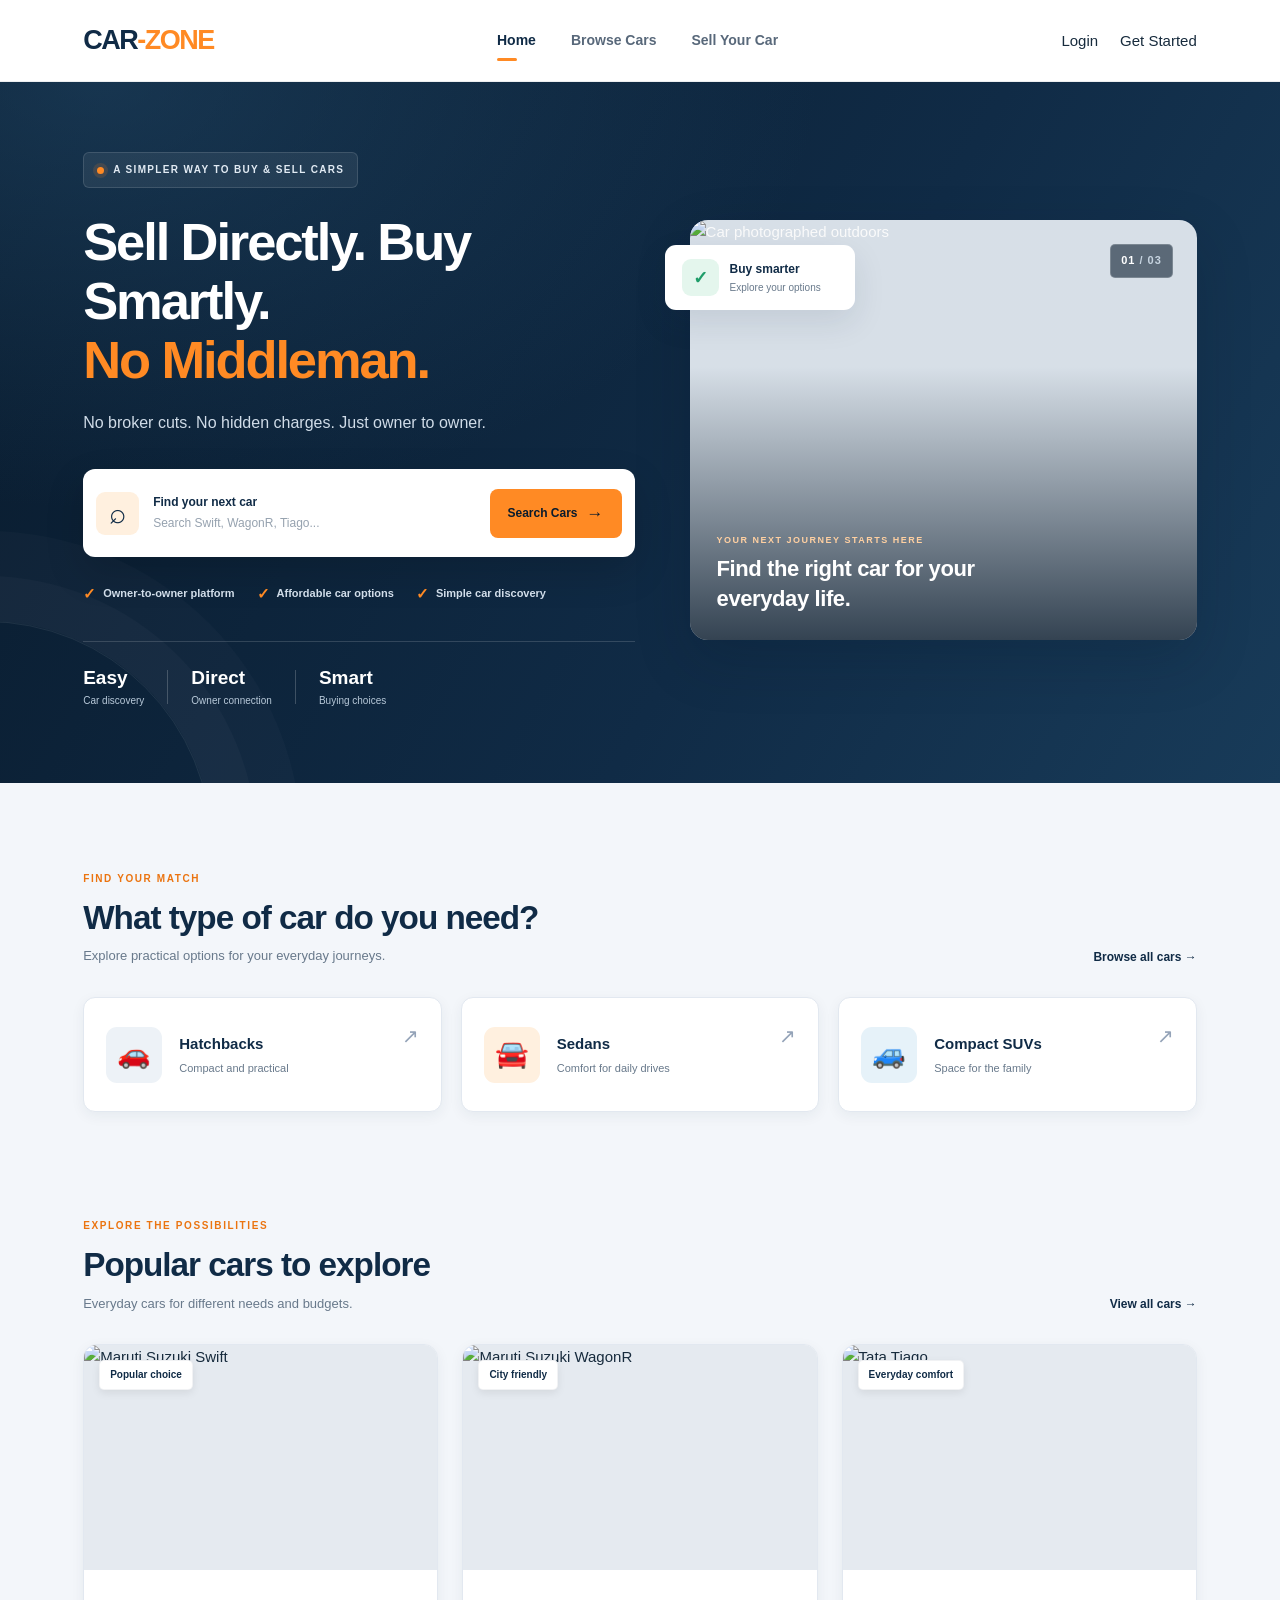
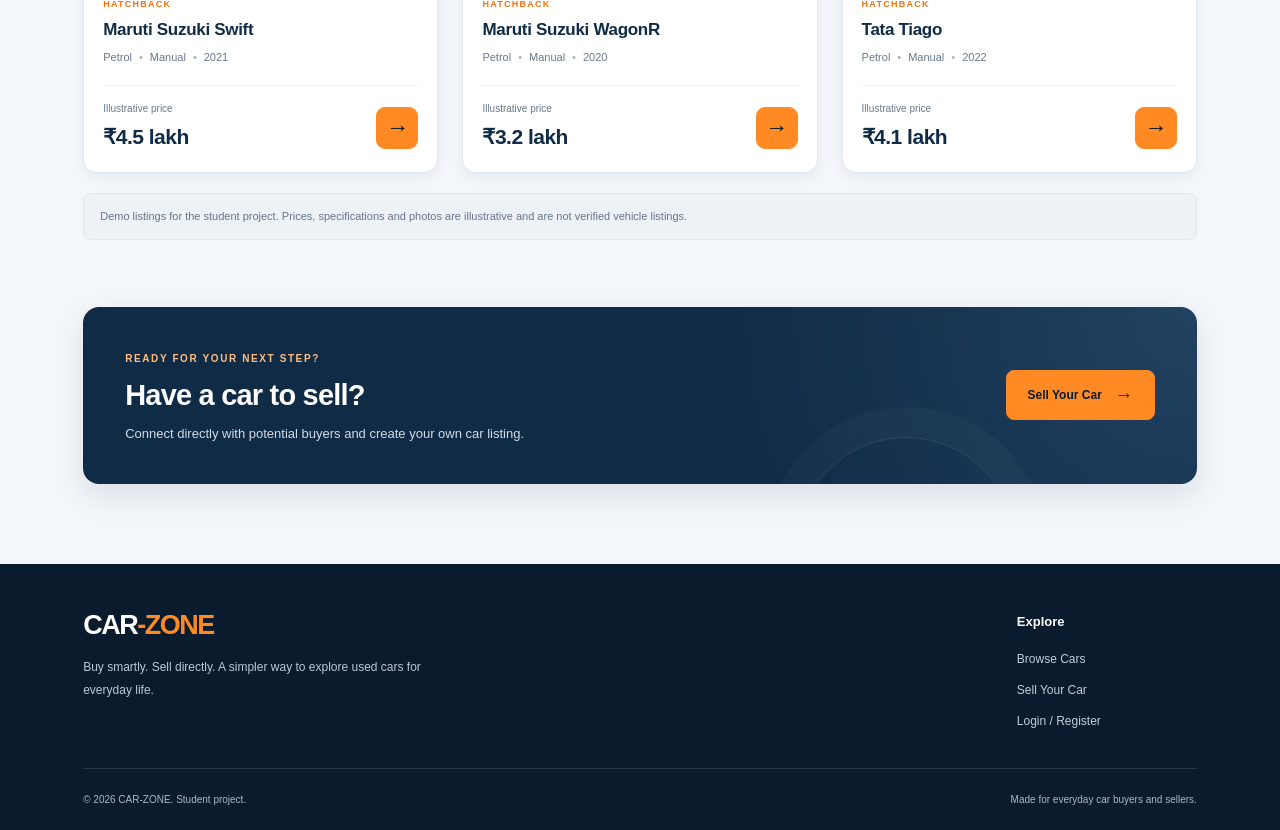
==== index.html @ 841f3683 "Initial commit - CAR-ZONE project" ====
<!DOCTYPE html>
<html lang="en">
<head>
    <meta charset="UTF-8">
    <meta name="viewport" content="width=device-width, initial-scale=1.0">

    <title>Car-Zone | Buy & Sell Used Cars in India</title>
    <meta name="description" content="Buy and sell used cars directly from owners. No broker cuts, no hidden charges. Find affordable cars on Car-Zone.">

    <link rel="stylesheet" href="css/home.css">
</head>

<body>

    <!-- NAVBAR -->
    <header class="navbar">
        <a href="index.html" class="logo">
            CAR<span>-ZONE</span>
        </a>

        <nav class="nav-links">
            <a href="index.html" class="active">Home</a>
            <a href="cars.html">Browse Cars</a>
            <a href="sell-car.html" class="protected-action">Sell Your Car</a>
        </nav>

       <div class="nav-actions">
    <a href="login.html?mode=login&from=home" class="login-btn">
        Login
    </a>

    <a href="login.html?mode=register&from=home" class="get-started-btn">
        Get Started
    </a>
    </div>
    </header>


    <main>

        <!-- HERO SECTION -->
        <section class="hero">

            <div class="hero-content">

                <div class="trust-label">
                    <span class="trust-dot"></span>
                    A SIMPLER WAY TO BUY & SELL CARS
                </div>

                <h1>
                    Sell Directly. Buy Smartly.
                    <span>No Middleman.</span>
                </h1>

                <p class="hero-description">
                    No broker cuts. No hidden charges. Just owner to owner.
                </p>

                <form class="search-bar" action="cars.html">
                    <div class="search-icon">⌕</div>

                    <div class="search-field">
                        <label for="car-search">Find your next car</label>
                        <input
                            type="search"
                            id="car-search"
                            name="q"
                            placeholder="Search Swift, WagonR, Tiago..."
                        >
                    </div>

                    <button type="submit">Search Cars <span>→</span></button>
                </form>

                <div class="hero-points">
                    <div><span>✓</span> Owner-to-owner platform</div>
                    <div><span>✓</span> Affordable car options</div>
                    <div><span>✓</span> Simple car discovery</div>
                </div>

                <div class="hero-stats">
                    <div>
                        <strong>Easy</strong>
                        <span>Car discovery</span>
                    </div>

                    <div class="stat-divider"></div>

                    <div>
                        <strong>Direct</strong>
                        <span>Owner connection</span>
                    </div>

                    <div class="stat-divider"></div>

                    <div>
                        <strong>Smart</strong>
                        <span>Buying choices</span>
                    </div>
                </div>

            </div>


            <!-- REAL CAR PHOTO -->
            <div class="hero-visual">

                <img
                    class="hero-car-image"
                    src="https://images.unsplash.com/photo-1492144534655-ae79c964c9d7?auto=format&fit=crop&w=1400&q=90"
                    alt="Car photographed outdoors"
                    fetchpriority="high"
                >

                <div class="photo-overlay"></div>

                <div class="photo-label">
                    <span>YOUR NEXT JOURNEY STARTS HERE</span>
                    <strong>Find the right car for your everyday life.</strong>
                </div>

                <div class="floating-card">
                    <div class="floating-icon">✓</div>
                    <div>
                        <strong>Buy smarter</strong>
                        <span>Explore your options</span>
                    </div>
                </div>

                <div class="image-number">01 <span>/ 03</span></div>

            </div>

        </section>


        <!-- CATEGORIES -->
        <section class="categories section-container">

            <div class="section-heading">
                <div>
                    <span class="eyebrow">FIND YOUR MATCH</span>
                    <h2>What type of car do you need?</h2>
                    <p>Explore practical options for your everyday journeys.</p>
                </div>

                <a href="cars.html" class="text-link">
                    Browse all cars →
                </a>
            </div>


            <div class="category-grid">

                <a href="cars.html?type=hatchback" class="category-card">
                    <div class="category-icon">🚗</div>
                    <div class="category-info">
                        <h3>Hatchbacks</h3>
                        <p>Compact and practical</p>
                    </div>
                    <span class="category-arrow">↗</span>
                </a>

                <a href="cars.html?type=sedan" class="category-card">
                    <div class="category-icon">🚘</div>
                    <div class="category-info">
                        <h3>Sedans</h3>
                        <p>Comfort for daily drives</p>
                    </div>
                    <span class="category-arrow">↗</span>
                </a>

                <a href="cars.html?type=suv" class="category-card">
                    <div class="category-icon">🚙</div>
                    <div class="category-info">
                        <h3>Compact SUVs</h3>
                        <p>Space for the family</p>
                    </div>
                    <span class="category-arrow">↗</span>
                </a>

            </div>

        </section>


        <!-- FEATURED CARS -->
        <section class="featured section-container">

            <div class="section-heading">
                <div>
                    <span class="eyebrow">EXPLORE THE POSSIBILITIES</span>
                    <h2>Popular cars to explore</h2>
                    <p>Everyday cars for different needs and budgets.</p>
                </div>

                <a href="cars.html" class="text-link">
                    View all cars →
                </a>
            </div>


            <div class="car-grid">

                <!-- CAR 1 -->
                <article class="car-card">

                    <a href="car-details.html?car=swift" class="car-image">
                      <!-- Maruti Suzuki Swift -->
                    <img
                      src="https://images.openai.com/static-rsc-4/2VaVHtZB5FETTfNHGIDzF1JznupIkn33KxvhA5fQVJzbEj_rIH5D2D1KiEyySaCyNFDjazuxgxq_J8RhenOgLQpZGpwa0ZYFZAYku0wx91jIL1Nf_C2R0fGHhrN8E0mWWY5FXGHNOnvY7KQJf3-GzkeJplyDi1W9JNEWYOyosvysIk6pG3tkjVsWDw_ZNQRl?purpose=fullsize"
                      alt="Maruti Suzuki Swift"
                       class="car-image"
                       />
                        <span class="car-tag">Popular choice</span>
                    </a>

                    <div class="car-info">
                        <span class="car-type">HATCHBACK</span>
                        <h3>Maruti Suzuki Swift</h3>
                        <p class="car-specs">Petrol <span>•</span> Manual <span>•</span> 2021</p>

                        <div class="car-bottom">
                            <div>
                                <span class="price-label">Illustrative price</span>
                                <strong>₹4.5 lakh</strong>
                            </div>

                            <a href="car-details.html?car=swift"
                               class="view-car"
                               aria-label="View Swift details">→</a>
                        </div>
                    </div>

                </article>


                <!-- CAR 2 -->
                <article class="car-card">

                    <a href="car-details.html?car=wagonr" class="car-image">
                        <!-- Maruti Suzuki WagonR -->
                      <img
                      src="https://images.openai.com/static-rsc-4/D6YBndpdPaOkKymzTFEe-crlLa0DtmecU5X7HiWIoGHgdd6FCBCX-BGVaMdfaZ555iQBfmwpERh4roLok1BY5SoVnrft31c0OhzHJLEupPiXELM44yuTyoiJbV6XfZfxYWBoNmOfyndrXHHhiGoK2ZqJtRcz4pHSTsoQSJyzT8la9Ek9U299Wm_LyHlTBLZ5?purpose=fullsize"
                      alt="Maruti Suzuki WagonR"
                      class="car-image"
                        />
                        <span class="car-tag">City friendly</span>
                    </a>

                    <div class="car-info">
                        <span class="car-type">HATCHBACK</span>
                        <h3>Maruti Suzuki WagonR</h3>
                        <p class="car-specs">Petrol <span>•</span> Manual <span>•</span> 2020</p>

                        <div class="car-bottom">
                            <div>
                                <span class="price-label">Illustrative price</span>
                                <strong>₹3.2 lakh</strong>
                            </div>

                            <a href="car-details.html?car=wagonr"
                               class="view-car"
                               aria-label="View WagonR details">→</a>
                        </div>
                    </div>

                </article>


                <!-- CAR 3 -->
                <article class="car-card">

                    <a href="car-details.html?car=tiago" class="car-image">
                        <!-- Tata Tiago -->
                       <img
                        src="https://images.openai.com/static-rsc-4/atm7wow58wjKKGyp_Jq5aNfUYX0nlPzoZ-sGwBv95d0xS2UxL67bgLQMMyZbfB4TCxnGhanHgOC75bj_t2UEveHHOaiyt-tY7Vfk6alzfsawB7Hm_Y2ISOD9xVwYZfIePD-QQf41cZZ51iclCjnzgKv_Vm8FeGq2xyk_gTgLWwr0IAGn4fdf01jCOqJOgLfg?purpose=fullsize"
                        alt="Tata Tiago"
                        class="car-image"
                        />
                        <span class="car-tag">Everyday comfort</span>
                    </a>

                    <div class="car-info">
                        <span class="car-type">HATCHBACK</span>
                        <h3>Tata Tiago</h3>
                        <p class="car-specs">Petrol <span>•</span> Manual <span>•</span> 2022</p>

                        <div class="car-bottom">
                            <div>
                                <span class="price-label">Illustrative price</span>
                                <strong>₹4.1 lakh</strong>
                            </div>

                            <a href="car-details.html?car=tiago"
                               class="view-car"
                               aria-label="View Tiago details">→</a>
                        </div>
                    </div>

                </article>

            </div>

            <p class="demo-notice">
                Demo listings for the student project. Prices, specifications
                and photos are illustrative and are not verified vehicle listings.
            </p>

        </section>


        <!-- SELL YOUR CAR CTA -->
        <section class="sell-banner section-container">

            <div class="sell-banner-content">
                <span class="eyebrow">READY FOR YOUR NEXT STEP?</span>
                <h2>Have a car to sell?</h2>
                <p>
                    Connect directly with potential buyers and create
                    your own car listing.
                </p>
            </div>

            <a href="sell-car.html" class="sell-btn protected-action">
                Sell Your Car <span>→</span>
            </a>

        </section>

    </main>


    <!-- FOOTER -->
    <footer class="footer">

        <div class="footer-main">

            <div class="footer-brand">
                <a href="index.html" class="logo footer-logo">
                    CAR<span>-ZONE</span>
                </a>

                <p>
                    Buy smartly. Sell directly. A simpler way to explore
                    used cars for everyday life.
                </p>
            </div>

            <div class="footer-links">
                <h4>Explore</h4>
                <a href="cars.html">Browse Cars</a>
                <a href="sell-car.html" class="protected-action">Sell Your Car</a>
                <a href="login.html">Login / Register</a>
            </div>

        </div>

        <div class="footer-bottom">
            <p>© 2026 CAR-ZONE. Student project.</p>
            <p>Made for everyday car buyers and sellers.</p>
        </div>

    </footer>

    <script src="js/login.js"></script>
</body>
</html>
---- css/home.css ----
:root {
    --navy: #102b46;
    --navy-dark: #091b2d;
    --navy-medium: #193d5c;
    --navy-light: #254f70;

    --orange: #ff8a24;
    --orange-dark: #eb7410;
    --orange-light: #fff0df;

    --page-bg: #f3f6fa;
    --white: #ffffff;
    --text: #172b3d;
    --muted: #68798b;
    --border: #e2e8f0;
    --success: #1f9d69;

    --shadow-sm: 0 4px 14px rgba(16, 43, 70, 0.06);
    --shadow-md: 0 12px 32px rgba(16, 43, 70, 0.10);
    --shadow-lg: 0 20px 55px rgba(5, 22, 39, 0.18);

    --radius-sm: 8px;
    --radius-md: 14px;
    --radius-lg: 22px;

    --container-width: 1200px;
}

* {
    margin: 0;
    padding: 0;
    box-sizing: border-box;
}

html {
    scroll-behavior: smooth;
    scroll-padding-top: 90px;
}

body {
    min-width: 320px;
    background: var(--page-bg);
    color: var(--text);
    font-family: Inter, "Segoe UI", Arial, sans-serif;
    font-size: 15px;
    line-height: 1.6;
    -webkit-font-smoothing: antialiased;
}

body,
button,
input {
    font-family: Inter, "Segoe UI", Arial, sans-serif;
}

img {
    display: block;
    max-width: 100%;
}

a {
    color: inherit;
    text-decoration: none;
}

button,
input {
    font: inherit;
}

button,
a {
    -webkit-tap-highlight-color: transparent;
}

button {
    cursor: pointer;
}

::selection {
    background: var(--orange);
    color: var(--navy-dark);
}

:focus-visible {
    outline: 3px solid var(--orange);
    outline-offset: 3px;
}

/* -------------------- 2. NAVIGATION BAR -------------------- */

.navbar {
    width: 100%;
    min-height: 82px;
    padding: 0 6.5%;
    display: flex;
    align-items: center;
    justify-content: space-between;
    gap: 32px;

    background: var(--white);
    border-bottom: 1px solid rgba(16, 43, 70, 0.08);
    position: relative;
    z-index: 20;
}

.logo {
    display: inline-flex;
    align-items: center;
    flex-shrink: 0;

    color: var(--navy);
    font-size: 27px;
    font-weight: 850;
    letter-spacing: -1.5px;
    line-height: 1;
}

.logo span {
    color: var(--orange);
}

.nav-links {
    display: flex;
    align-items: center;
    justify-content: center;
    gap: 35px;
}

.nav-links a {
    position: relative;
    padding: 10px 0;

    color: #58687a;
    font-size: 14px;
    font-weight: 600;

    transition: color 0.2s ease;
}

.nav-links a:hover,
.nav-links a.active {
    color: var(--navy);
}

.nav-links a.active::after {
    content: "";
    position: absolute;
    height: 3px;
    width: 20px;
    bottom: 1px;
    left: 0;

    background: var(--orange);
    border-radius: 10px;
}

.nav-actions {
    display: flex;
    align-items: center;
    gap: 22px;
    flex-shrink: 0;
}

.login-link {
    color: var(--navy);
    font-size: 14px;
    font-weight: 700;

    transition: color 0.2s ease;
}

.login-link:hover {
    color: var(--orange-dark);
}

.register-btn {
    min-height: 43px;
    padding: 0 21px;
    display: inline-flex;
    align-items: center;
    justify-content: center;

    background: var(--orange);
    color: var(--navy-dark);
    border: 1px solid var(--orange);
    border-radius: 8px;

    font-size: 13px;
    font-weight: 800;

    transition:
        background 0.2s ease,
        transform 0.2s ease,
        box-shadow 0.2s ease;
}

.register-btn:hover {
    background: #ff9b42;
    box-shadow: 0 6px 16px rgba(255, 138, 36, 0.22);
    transform: translateY(-1px);
}

/* -------------------- 3. MAIN PAGE -------------------- */

main {
    width: 100%;
    overflow: hidden;
    background: var(--page-bg);
}

.section-container {
    width: min(var(--container-width), 87%);
    margin-left: auto;
    margin-right: auto;
}

/* -------------------- 4. HERO SECTION -------------------- */

.hero {
    min-height: 580px;
    padding: 70px 6.5% 74px;

    display: grid;
    grid-template-columns: minmax(0, 1fr) minmax(0, 0.92fr);
    align-items: center;
    gap: 55px;

    position: relative;
    isolation: isolate;
    overflow: hidden;

    background:
        radial-gradient(
            ellipse at 8% 0%,
            rgba(39, 83, 119, 0.45),
            transparent 43%
        ),
        linear-gradient(
            120deg,
            var(--navy-dark) 0%,
            var(--navy) 60%,
            #183b59 100%
        );

    color: var(--white);
}

.hero::before {
    content: "";
    position: absolute;
    width: 450px;
    height: 450px;
    left: -240px;
    bottom: -290px;

    border: 1px solid rgba(255, 255, 255, 0.08);
    border-radius: 50%;
    box-shadow:
        0 0 0 45px rgba(255, 255, 255, 0.025),
        0 0 0 90px rgba(255, 255, 255, 0.02);

    pointer-events: none;
    z-index: -1;
}

.hero-content {
    width: 100%;
    max-width: 600px;
    min-width: 0;
    position: relative;
    z-index: 2;
}

.trust-label {
    width: fit-content;
    max-width: 100%;
    margin-bottom: 25px;
    padding: 9px 13px;

    display: flex;
    align-items: center;
    gap: 9px;

    color: #e1eaf3;
    background: rgba(255, 255, 255, 0.07);
    border: 1px solid rgba(255, 255, 255, 0.12);
    border-radius: 6px;

    font-size: 10px;
    font-weight: 800;
    letter-spacing: 1.35px;
}

.trust-dot {
    width: 7px;
    height: 7px;
    flex-shrink: 0;

    background: var(--orange);
    border-radius: 50%;
    box-shadow: 0 0 0 4px rgba(255, 138, 36, 0.14);
}

.hero h1 {
    max-width: 630px;
    margin-bottom: 20px;

    color: var(--white);
    font-size: clamp(37px, 4.1vw, 57px);
    font-weight: 850;
    line-height: 1.12;
    letter-spacing: -2.1px;
}

.hero h1 span {
    display: block;
    color: var(--orange);
}

.hero-description {
    max-width: 480px;
    margin-bottom: 31px;

    color: #d0dce8;
    font-size: 16px;
    line-height: 1.8;
}

/* -------------------- 5. HERO SEARCH BAR -------------------- */

.search-bar {
    width: 100%;
    max-width: 570px;
    min-height: 88px;
    padding: 12px;

    display: flex;
    align-items: center;
    gap: 14px;

    background: var(--white);
    border: 1px solid rgba(255, 255, 255, 0.3);
    border-radius: 12px;
    box-shadow: 0 15px 38px rgba(0, 0, 0, 0.15);
}

.search-icon {
    width: 43px;
    height: 43px;
    flex-shrink: 0;

    display: flex;
    align-items: center;
    justify-content: center;

    background: var(--orange-light);
    color: var(--navy);
    border-radius: 9px;

    font-size: 29px;
    line-height: 1;
}

.search-field {
    flex: 1;
    min-width: 0;

    display: flex;
    flex-direction: column;
    gap: 2px;
}

.search-field label {
    color: var(--navy);
    font-size: 12px;
    font-weight: 800;
}

.search-field input {
    width: 100%;
    min-width: 0;
    padding: 0;

    color: var(--text);
    background: transparent;
    border: 0;
    outline: none;

    font-size: 12px;
}

.search-field input::placeholder {
    color: #96a2af;
    opacity: 1;
}

.search-field input:focus-visible {
    outline: none;
}

.search-bar button {
    min-height: 49px;
    padding: 0 18px;
    flex-shrink: 0;

    display: inline-flex;
    align-items: center;
    justify-content: center;
    gap: 9px;

    background: var(--orange);
    color: var(--navy-dark);
    border: none;
    border-radius: 8px;

    font-size: 12px;
    font-weight: 850;

    transition: background 0.2s ease;
}

.search-bar button:hover {
    background: #ffa044;
}

.search-bar button span {
    font-size: 17px;
}

/* -------------------- 6. HERO CHECKPOINTS -------------------- */

.hero-points {
    margin-top: 25px;

    display: flex;
    flex-wrap: wrap;
    gap: 12px 22px;
}

.hero-points div {
    display: flex;
    align-items: center;
    gap: 7px;

    color: #d2deea;
    font-size: 11px;
    font-weight: 600;
}

.hero-points div span {
    color: var(--orange);
    font-size: 15px;
    font-weight: 900;
}

/* -------------------- 7. HERO STATS -------------------- */

.hero-stats {
    margin-top: 35px;
    padding-top: 24px;

    display: flex;
    align-items: center;
    gap: 23px;

    border-top: 1px solid rgba(255, 255, 255, 0.15);
}

.hero-stats > div:not(.stat-divider) {
    display: flex;
    flex-direction: column;
    gap: 2px;
}

.hero-stats strong {
    color: var(--white);
    font-size: 19px;
    font-weight: 800;
    line-height: 1.3;
}

.hero-stats div > span {
    color: #b8c9d9;
    font-size: 10px;
}

.stat-divider {
    width: 1px;
    height: 34px;
    flex-shrink: 0;
    background: rgba(255, 255, 255, 0.2);
}

/* -------------------- 8. HERO CAR IMAGE -------------------- */

.hero-visual {
    min-width: 0;
    width: 100%;
    height: 420px;

    position: relative;
    isolation: isolate;
    overflow: visible;

    background: #dbe3eb;
    border-radius: 18px;
    box-shadow: var(--shadow-lg);
}

.hero-car-image {
    width: 100%;
    height: 100%;

    object-fit: cover;
    object-position: center;

    border-radius: 18px;
}

.photo-overlay {
    position: absolute;
    inset: 0;

    background: linear-gradient(
        180deg,
        rgba(5, 22, 39, 0.02) 35%,
        rgba(5, 22, 39, 0.78) 100%
    );

    border-radius: 18px;
    pointer-events: none;
}

.photo-label {
    position: absolute;
    left: 27px;
    right: 25px;
    bottom: 27px;

    display: flex;
    flex-direction: column;
    gap: 7px;

    color: var(--white);
}

.photo-label > span {
    color: #ffd0a1;
    font-size: 9px;
    font-weight: 800;
    letter-spacing: 1.5px;
}

.photo-label strong {
    max-width: 340px;
    color: var(--white);
    font-size: 22px;
    font-weight: 800;
    line-height: 1.35;
    letter-spacing: -0.4px;
}

.floating-card {
    position: absolute;
    top: 25px;
    left: -25px;

    min-width: 190px;
    padding: 13px 16px;

    display: flex;
    align-items: center;
    gap: 11px;

    background: var(--white);
    border: 1px solid rgba(255, 255, 255, 0.8);
    border-radius: 11px;
    box-shadow: var(--shadow-md);
}

.floating-icon {
    width: 37px;
    height: 37px;
    flex-shrink: 0;

    display: flex;
    align-items: center;
    justify-content: center;

    background: #e4f6ed;
    color: var(--success);
    border-radius: 9px;

    font-size: 18px;
    font-weight: 900;
}

.floating-card > div:last-child {
    display: flex;
    flex-direction: column;
    gap: 1px;
}

.floating-card strong {
    color: var(--navy);
    font-size: 12px;
    font-weight: 800;
}

.floating-card span {
    color: var(--muted);
    font-size: 10px;
}

.image-number {
    position: absolute;
    top: 24px;
    right: 24px;

    padding: 7px 10px;

    background: rgba(9, 27, 45, 0.6);
    color: var(--white);
    border: 1px solid rgba(255, 255, 255, 0.2);
    border-radius: 5px;

    font-size: 11px;
    font-weight: 800;
    letter-spacing: 1px;
}

.image-number span {
    color: #c7d4e0;
}

/* -------------------- 9. CATEGORIES SECTION -------------------- */

.categories {
    padding-top: 82px;
    padding-bottom: 30px;
}

.section-heading {
    margin-bottom: 30px;

    display: flex;
    align-items: flex-end;
    justify-content: space-between;
    gap: 25px;
}

.eyebrow {
    display: inline-block;
    margin-bottom: 10px;

    color: var(--orange-dark);
    font-size: 10px;
    font-weight: 850;
    letter-spacing: 1.6px;
}

.section-heading h2 {
    margin-bottom: 8px;

    color: var(--navy);
    font-size: clamp(25px, 2.6vw, 34px);
    font-weight: 850;
    line-height: 1.25;
    letter-spacing: -1px;
}

.section-heading p {
    color: var(--muted);
    font-size: 13px;
}

.text-link {
    display: inline-flex;
    align-items: center;
    gap: 7px;
    flex-shrink: 0;

    color: var(--navy);
    font-size: 12px;
    font-weight: 800;

    transition: color 0.2s ease;
}

.text-link:hover {
    color: var(--orange-dark);
}

/* -------------------- 10. CATEGORY CARDS -------------------- */

.category-grid {
    display: grid;
    grid-template-columns: repeat(3, minmax(0, 1fr));
    gap: 19px;
}

.category-card {
    min-height: 115px;
    padding: 22px;

    display: flex;
    align-items: center;
    gap: 17px;

    background: var(--white);
    border: 1px solid var(--border);
    border-radius: 12px;
    box-shadow: var(--shadow-sm);

    transition:
        transform 0.22s ease,
        border-color 0.22s ease,
        box-shadow 0.22s ease;
}

.category-card:hover {
    transform: translateY(-4px);
    border-color: #f2c18e;
    box-shadow: var(--shadow-md);
}

.category-icon {
    width: 56px;
    height: 56px;
    flex-shrink: 0;

    display: flex;
    align-items: center;
    justify-content: center;

    background: #edf2f7;
    border-radius: 11px;

    font-size: 27px;
}

.category-card:nth-child(2) .category-icon {
    background: #fff0df;
}

.category-card:nth-child(3) .category-icon {
    background: #e6f2f9;
}

.category-info {
    flex: 1;
    min-width: 0;
}

.category-info h3 {
    margin-bottom: 4px;

    color: var(--navy);
    font-size: 15px;
    font-weight: 800;
}

.category-info p {
    color: var(--muted);
    font-size: 11px;
    line-height: 1.5;
}

.category-arrow {
    align-self: flex-start;
    color: #94a3b8;
    font-size: 20px;

    transition:
        color 0.2s ease,
        transform 0.2s ease;
}

.category-card:hover .category-arrow {
    color: var(--orange-dark);
    transform: translate(2px, -2px);
}

/* -------------------- 11. FEATURED CARS SECTION -------------------- */

.featured {
    padding-top: 70px;
    padding-bottom: 55px;
}

.featured .section-heading {
    margin-bottom: 29px;
}

/* -------------------- 12. CAR GRID -------------------- */

.car-grid {
    display: grid;
    grid-template-columns: repeat(3, minmax(0, 1fr));
    gap: 24px;
}

/* -------------------- 13. CAR CARD -------------------- */

.car-card {
    min-width: 0;
    overflow: hidden;

    background: var(--white);
    border: 1px solid var(--border);
    border-radius: 14px;
    box-shadow: var(--shadow-sm);

    transition:
        transform 0.22s ease,
        box-shadow 0.22s ease,
        border-color 0.22s ease;
}

.car-card:hover {
    transform: translateY(-5px);
    border-color: #d5dee8;
    box-shadow: var(--shadow-md);
}

/* -------------------- 14. CAR IMAGE WRAPPER -------------------- */

.car-card > a.car-image {
    display: block;
    width: 100%;
    height: 225px;

    position: relative;
    overflow: hidden;

    background: #e5eaf0;
}

.car-card .car-image img {
    display: block;
    width: 100%;
    height: 100%;

    object-fit: cover;
    object-position: center;

    transition: transform 0.35s ease;
}

.car-card:hover .car-image img {
    transform: scale(1.035);
}

.car-tag {
    position: absolute;
    left: 15px;
    top: 15px;

    padding: 6px 10px;

    background: var(--white);
    color: var(--navy);
    border: 1px solid rgba(16, 43, 70, 0.06);
    border-radius: 5px;

    font-size: 10px;
    font-weight: 800;

    box-shadow: 0 3px 9px rgba(0, 0, 0, 0.08);
}

/* -------------------- 15. CAR INFORMATION -------------------- */

.car-info {
    padding: 20px 19px 18px;
}

.car-type {
    display: inline-block;
    margin-bottom: 7px;

    color: var(--orange-dark);
    font-size: 9px;
    font-weight: 850;
    letter-spacing: 1.25px;
}

.car-info h3 {
    margin-bottom: 7px;

    color: var(--navy);
    font-size: 17px;
    font-weight: 850;
    line-height: 1.4;
    letter-spacing: -0.3px;
}

.car-specs {
    display: flex;
    flex-wrap: wrap;
    align-items: center;
    gap: 7px;

    color: var(--muted);
    font-size: 11px;
}

.car-specs span {
    color: #a8b3bf;
}

/* -------------------- 16. CAR PRICE ROW -------------------- */

.car-bottom {
    margin-top: 19px;
    padding-top: 15px;

    display: flex;
    align-items: center;
    justify-content: space-between;
    gap: 12px;

    border-top: 1px solid #edf0f4;
}

.car-bottom > div {
    display: flex;
    flex-direction: column;
    gap: 3px;
}

.price-label {
    color: var(--muted);
    font-size: 10px;
}

.car-bottom strong {
    color: var(--navy);
    font-size: 21px;
    font-weight: 850;
    letter-spacing: -0.5px;
}

.view-car {
    width: 42px;
    height: 42px;
    flex-shrink: 0;

    display: flex;
    align-items: center;
    justify-content: center;

    background: var(--orange);
    color: var(--navy-dark);
    border: 1px solid var(--orange);
    border-radius: 9px;

    font-size: 23px;
    font-weight: 700;

    transition:
        background 0.2s ease,
        transform 0.2s ease;
}

.view-car:hover {
    background: #ffa044;
    transform: translateX(2px);
}

/* -------------------- 17. DEMO NOTICE -------------------- */

.demo-notice {
    margin-top: 20px;
    padding: 13px 16px;

    background: #edf2f7;
    color: #64748b;
    border: 1px solid #e0e7ef;
    border-radius: 8px;

    font-size: 11px;
    line-height: 1.7;
}

/* -------------------- 18. SELL BANNER -------------------- */

.sell-banner {
    margin-top: 12px;
    margin-bottom: 80px;
    padding: 38px 42px;

    display: flex;
    align-items: center;
    justify-content: space-between;
    gap: 30px;

    position: relative;
    overflow: hidden;

    background:
        radial-gradient(
            circle at 100% 0%,
            rgba(53, 94, 129, 0.45),
            transparent 42%
        ),
        var(--navy);

    border-radius: 16px;
    box-shadow: var(--shadow-md);
}

.sell-banner::after {
    content: "";
    width: 220px;
    height: 220px;

    position: absolute;
    right: 180px;
    bottom: -175px;

    border: 1px solid rgba(255, 255, 255, 0.1);
    border-radius: 50%;
    box-shadow: 0 0 0 30px rgba(255, 255, 255, 0.025);

    pointer-events: none;
}

.sell-banner-content {
    max-width: 650px;
    position: relative;
    z-index: 1;
}

.sell-banner .eyebrow {
    color: #ffbd80;
}

.sell-banner h2 {
    margin-bottom: 8px;

    color: var(--white);
    font-size: 29px;
    font-weight: 850;
    line-height: 1.3;
    letter-spacing: -0.8px;
}

.sell-banner p {
    max-width: 500px;
    color: #d1dce7;
    font-size: 13px;
    line-height: 1.8;
}

.sell-btn {
    min-height: 50px;
    padding: 0 21px;
    flex-shrink: 0;

    display: inline-flex;
    align-items: center;
    justify-content: center;
    gap: 13px;

    position: relative;
    z-index: 1;

    background: var(--orange);
    color: var(--navy-dark);
    border: 1px solid var(--orange);
    border-radius: 8px;

    font-size: 12px;
    font-weight: 850;

    transition:
        background 0.2s ease,
        transform 0.2s ease;
}

.sell-btn:hover {
    background: #ffa044;
    transform: translateY(-2px);
}

.sell-btn span {
    font-size: 18px;
}

/* -------------------- 19. FOOTER -------------------- */

.footer {
    width: 100%;
    padding: 48px 6.5% 0;

    background: var(--navy-dark);
    color: var(--white);
}

.footer-main {
    width: 100%;
    max-width: var(--container-width);
    margin: 0 auto;
    padding-bottom: 37px;

    display: flex;
    justify-content: space-between;
    gap: 50px;
}

.footer-brand {
    max-width: 380px;
}

.footer-logo {
    margin-bottom: 17px;
    color: var(--white);
}

.footer-brand p {
    max-width: 340px;
    color: #b9c8d7;
    font-size: 12px;
    line-height: 1.9;
}

.footer-links {
    min-width: 180px;

    display: flex;
    flex-direction: column;
    align-items: flex-start;
    gap: 12px;
}

.footer-links h4 {
    margin-bottom: 5px;

    color: var(--white);
    font-size: 13px;
    font-weight: 850;
}

.footer-links a {
    color: #c0cedb;
    font-size: 12px;

    transition: color 0.2s ease;
}

.footer-links a:hover {
    color: var(--orange);
}

.footer-bottom {
    width: 100%;
    max-width: var(--container-width);
    min-height: 62px;
    margin: 0 auto;

    display: flex;
    align-items: center;
    justify-content: space-between;
    gap: 20px;

    border-top: 1px solid rgba(255, 255, 255, 0.12);
}

.footer-bottom p {
    color: #a8bacb;
    font-size: 10px;
}

/* -------------------- 20. TABLET RESPONSIVE -------------------- */

@media (max-width: 1050px) {
    .navbar {
        padding-left: 4%;
        padding-right: 4%;
        gap: 20px;
    }

    .nav-links {
        gap: 22px;
    }

    .nav-actions {
        gap: 15px;
    }

    .hero {
        padding-left: 5%;
        padding-right: 5%;
        gap: 36px;
    }

    .hero h1 {
        font-size: clamp(36px, 4.2vw, 48px);
    }

    .hero-visual {
        height: 380px;
    }

    .floating-card {
        left: -14px;
    }

    .section-container {
        width: 90%;
    }

    .car-grid {
        gap: 18px;
    }

    .car-info {
        padding-left: 15px;
        padding-right: 15px;
    }

    .car-card > a.car-image {
        height: 200px;
    }

    .car-bottom strong {
        font-size: 19px;
    }
}

/* -------------------- 21. SMALL TABLETS -------------------- */

@media (max-width: 820px) {
    .navbar {
        min-height: 75px;
        flex-wrap: wrap;
        gap: 12px 20px;
        padding-top: 14px;
        padding-bottom: 14px;
    }

    .logo {
        font-size: 25px;
    }

    .nav-links {
        order: 3;
        width: 100%;
        justify-content: center;
        gap: 34px;
    }

    .nav-actions {
        margin-left: auto;
    }

    .hero {
        grid-template-columns: 1fr;
        padding-top: 58px;
        padding-bottom: 60px;
        gap: 45px;
    }

    .hero-content {
        max-width: 650px;
    }

    .hero h1 {
        max-width: 600px;
        font-size: clamp(40px, 7vw, 56px);
    }

    .hero-description {
        max-width: 550px;
    }

    .search-bar {
        max-width: 620px;
    }

    .hero-visual {
        width: 100%;
        max-width: 650px;
        height: 390px;
        margin-left: auto;
        margin-right: auto;
    }

    .floating-card {
        left: 18px;
    }

    .category-grid {
        gap: 13px;
    }

    .category-card {
        padding: 16px;
        gap: 11px;
    }

    .category-icon {
        width: 45px;
        height: 45px;
        font-size: 23px;
    }

    .category-info h3 {
        font-size: 13px;
    }

    .category-info p {
        font-size: 10px;
    }

    .car-grid {
        grid-template-columns: repeat(2, minmax(0, 1fr));
    }

    .car-card:last-child {
        grid-column: auto;
    }

    .car-card > a.car-image {
        height: 220px;
    }

    .sell-banner {
        padding: 32px;
    }
}

/* -------------------- 22. MOBILE RESPONSIVE -------------------- */

@media (max-width: 600px) {
    body {
        font-size: 14px;
    }

    .navbar {
        padding: 17px 5%;
        gap: 17px 12px;
    }

    .logo {
        font-size: 23px;
    }

    .nav-actions {
        gap: 12px;
    }

    .login-link {
        font-size: 12px;
    }

    .register-btn {
        min-height: 38px;
        padding: 0 12px;
        font-size: 11px;
    }

    .nav-links {
        justify-content: space-between;
        gap: 12px;
    }

    .nav-links a {
        font-size: 12px;
    }

    .hero {
        padding: 43px 5% 47px;
        gap: 35px;
    }

    .trust-label {
        margin-bottom: 20px;
        padding: 8px 10px;
        font-size: 8px;
        letter-spacing: 1px;
    }

    .hero h1 {
        margin-bottom: 16px;
        font-size: clamp(34px, 9vw, 46px);
        letter-spacing: -1.5px;
    }

    .hero-description {
        margin-bottom: 23px;
        font-size: 14px;
        line-height: 1.75;
    }

    .search-bar {
        min-height: 0;
        padding: 10px;
        gap: 9px;
        flex-wrap: wrap;
    }

    .search-icon {
        width: 37px;
        height: 37px;
        font-size: 25px;
    }

    .search-field {
        flex: 1;
        width: calc(100% - 50px);
    }

    .search-field label {
        font-size: 11px;
    }

    .search-field input {
        font-size: 11px;
    }

    .search-bar button {
        width: 100%;
        min-height: 43px;
        margin-top: 3px;
    }

    .hero-points {
        margin-top: 21px;
        gap: 10px 15px;
    }

    .hero-points div {
        font-size: 10px;
    }

    .hero-stats {
        margin-top: 26px;
        padding-top: 19px;
        gap: 13px;
    }

    .hero-stats strong {
        font-size: 16px;
    }

    .hero-stats div > span {
        font-size: 9px;
    }

    .hero-visual {
        height: 285px;
        border-radius: 13px;
    }

    .hero-car-image,
    .photo-overlay {
        border-radius: 13px;
    }

    .floating-card {
        top: 14px;
        left: 12px;
        min-width: 160px;
        padding: 10px;
        gap: 8px;
    }

    .floating-icon {
        width: 32px;
        height: 32px;
    }

    .floating-card strong {
        font-size: 11px;
    }

    .floating-card span {
        font-size: 9px;
    }

    .image-number {
        top: 15px;
        right: 13px;
        font-size: 9px;
    }

    .photo-label {
        left: 17px;
        right: 17px;
        bottom: 18px;
    }

    .photo-label > span {
        font-size: 8px;
    }

    .photo-label strong {
        font-size: 18px;
    }

    .section-container {
        width: 90%;
    }

    .categories {
        padding-top: 55px;
        padding-bottom: 22px;
    }

    .section-heading {
        align-items: flex-start;
        flex-direction: column;
        gap: 14px;
        margin-bottom: 23px;
    }

    .section-heading h2 {
        font-size: 27px;
    }

    .section-heading p {
        font-size: 12px;
    }

    .category-grid {
        grid-template-columns: 1fr;
        gap: 12px;
    }

    .category-card {
        min-height: 88px;
        padding: 15px;
        gap: 15px;
    }

    .category-icon {
        width: 49px;
        height: 49px;
        font-size: 24px;
    }

    .category-info h3 {
        font-size: 14px;
    }

    .category-info p {
        font-size: 11px;
    }

    .category-arrow {
        font-size: 19px;
    }

    .featured {
        padding-top: 49px;
        padding-bottom: 37px;
    }

    .car-grid {
        grid-template-columns: 1fr;
        gap: 19px;
    }

    .car-card > a.car-image {
        height: 235px;
    }

    .car-info {
        padding: 18px;
    }

    .car-info h3 {
        font-size: 17px;
    }

    .car-bottom strong {
        font-size: 21px;
    }

    .demo-notice {
        font-size: 10px;
    }

    .sell-banner {
        width: 90%;
        margin-top: 5px;
        margin-bottom: 53px;
        padding: 27px 22px;

        align-items: flex-start;
        flex-direction: column;
        gap: 22px;
    }

    .sell-banner h2 {
        font-size: 26px;
    }

    .sell-banner p {
        font-size: 12px;
    }

    .sell-btn {
        min-height: 46px;
    }

    .footer {
        padding: 37px 5% 0;
    }

    .footer-main {
        flex-direction: column;
        gap: 30px;
        padding-bottom: 27px;
    }

    .footer-brand p {
        font-size: 11px;
    }

    .footer-links {
        gap: 10px;
    }

    .footer-bottom {
        padding: 16px 0;
        align-items: flex-start;
        flex-direction: column;
        gap: 5px;
    }

    .footer-bottom p {
        font-size: 10px;
    }
}

/* -------------------- 23. EXTRA SMALL MOBILE -------------------- */

@media (max-width: 380px) {
    .navbar {
        padding-left: 4%;
        padding-right: 4%;
    }

    .logo {
        font-size: 21px;
    }

    .nav-actions {
        gap: 8px;
    }

    .register-btn {
        padding: 0 9px;
    }

    .nav-links {
        gap: 8px;
    }

    .nav-links a {
        font-size: 11px;
    }

    .hero h1 {
        font-size: 33px;
    }

    .hero-stats {
        gap: 9px;
    }

    .hero-stats strong {
        font-size: 14px;
    }

    .hero-stats div > span {
        font-size: 8px;
    }

    .hero-visual {
        height: 245px;
    }

    .photo-label strong {
        font-size: 16px;
    }

    .car-card > a.car-image {
        height: 205px;
    }
}

/* -------------------- 24. ACCESSIBILITY -------------------- */

@media (prefers-reduced-motion: reduce) {
    html {
        scroll-behavior: auto;
    }

    *,
    *::before,
    *::after {
        transition-duration: 0.01ms !important;
        animation-duration: 0.01ms !important;
        animation-iteration-count: 1 !important;
    }
}
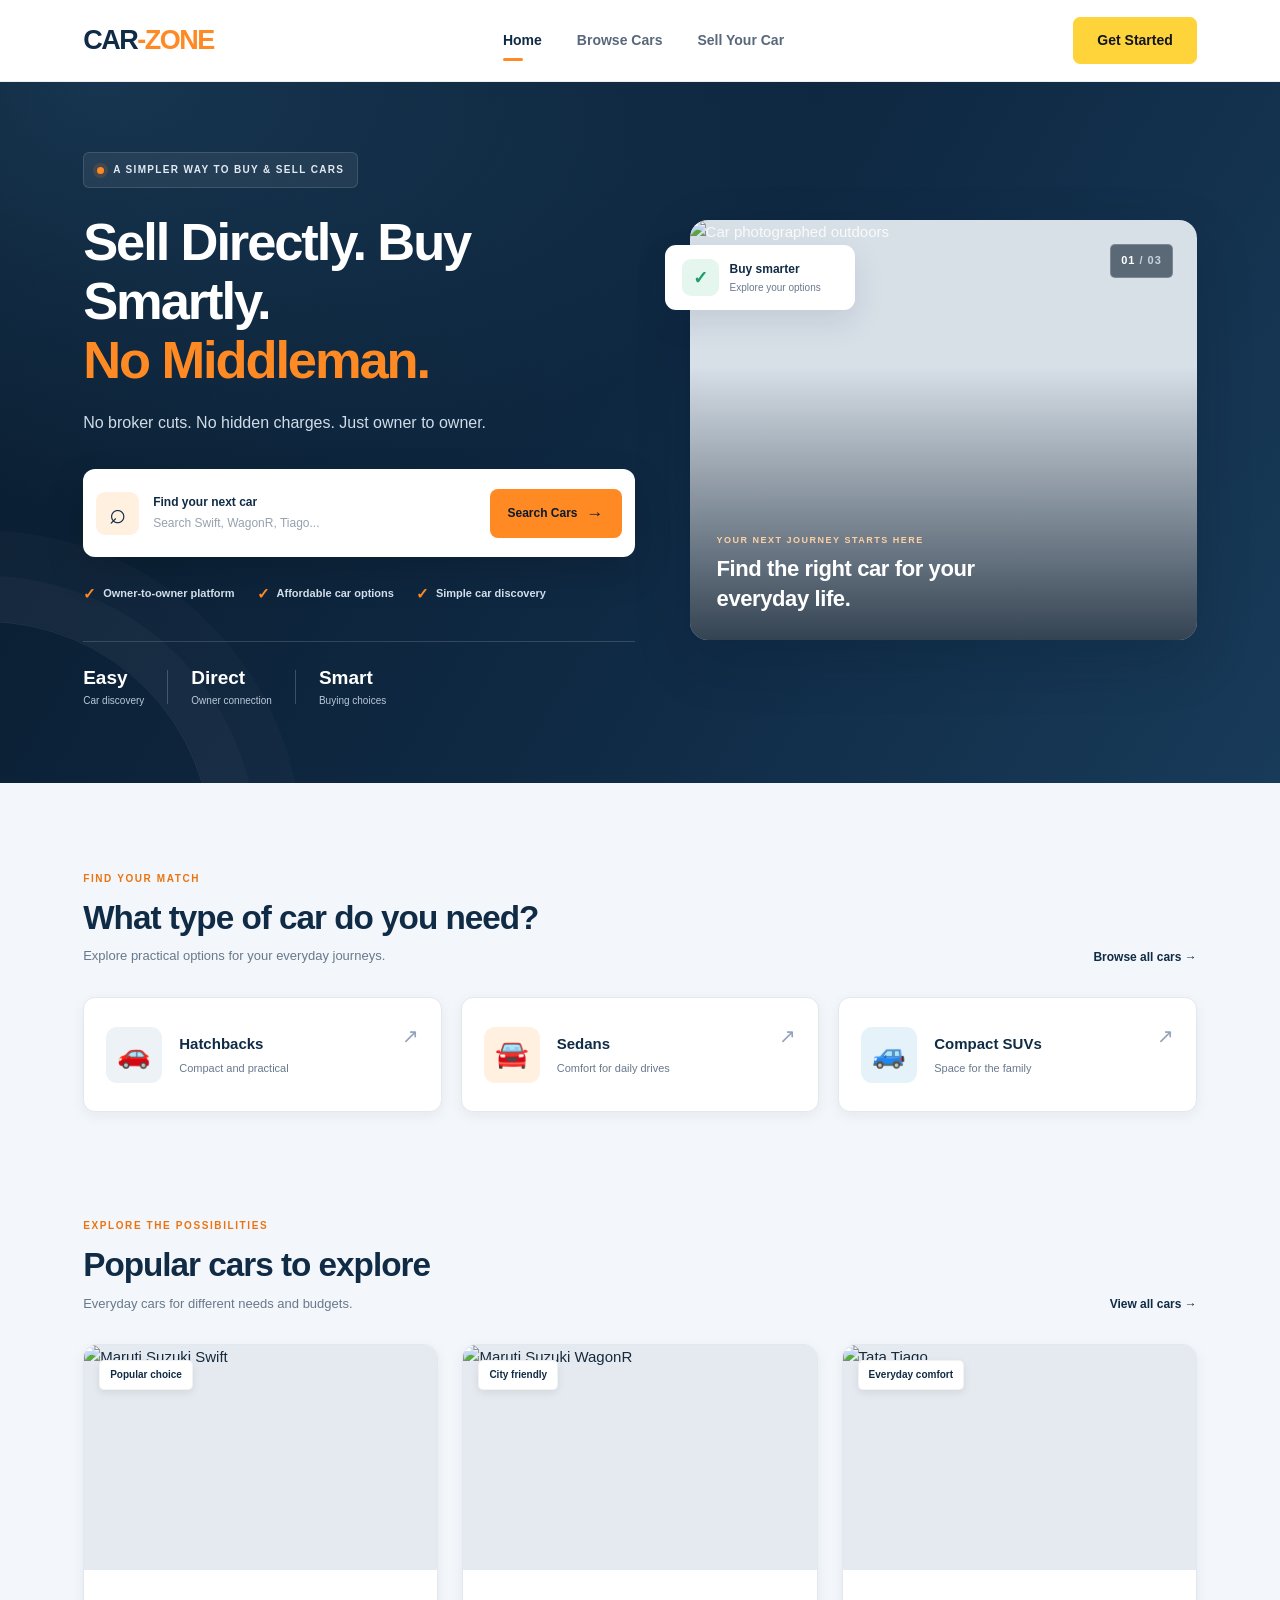
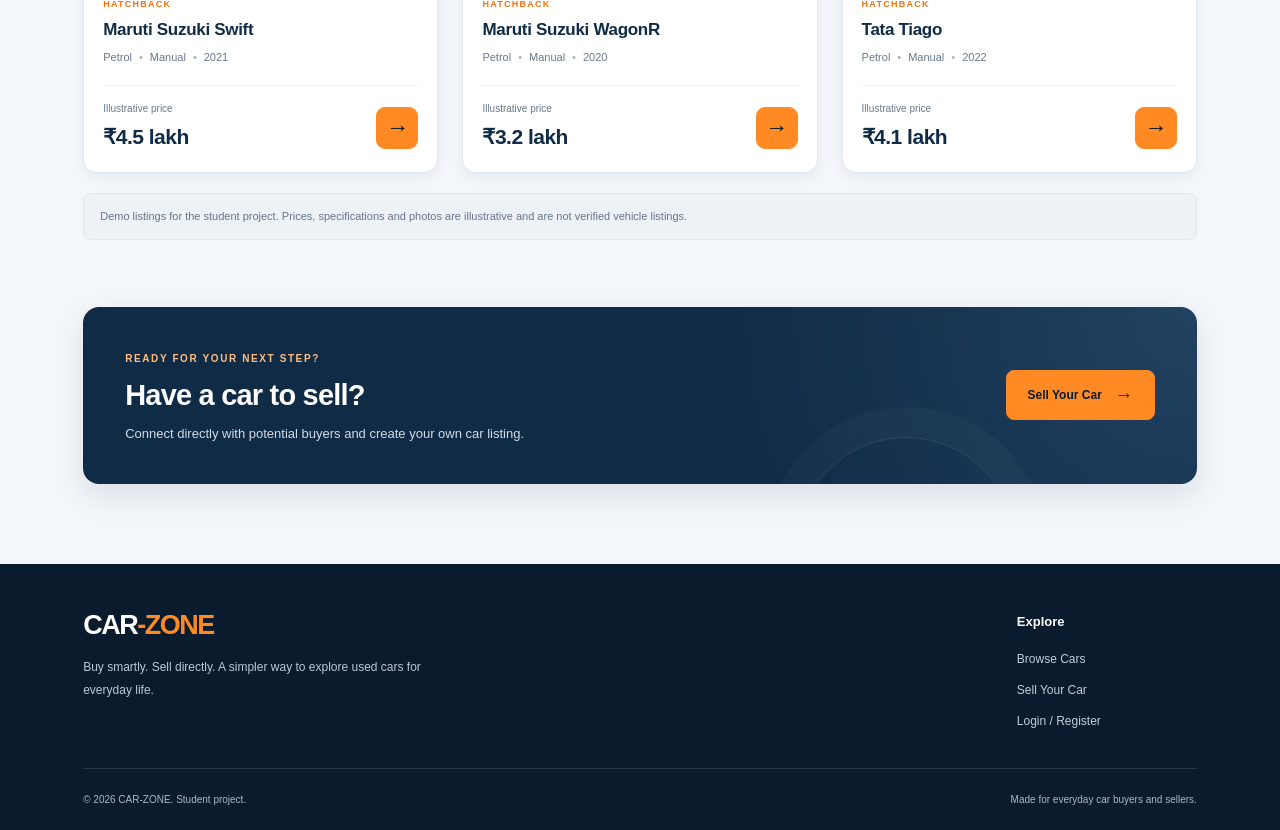
==== commit 21fa8cf6: "Add car details page and update frontend" ====
--- a/index.html
+++ b/index.html
@@ -22,18 +22,15 @@
         <nav class="nav-links">
             <a href="index.html" class="active">Home</a>
             <a href="cars.html">Browse Cars</a>
-            <a href="sell-car.html" class="protected-action">Sell Your Car</a>
+           <a href="sell.html" class="protected-action">Sell Your Car</a>
         </nav>
 
-       <div class="nav-actions">
-    <a href="login.html?mode=login&from=home" class="login-btn">
-        Login
-    </a>
-
+  <div class="nav-actions">
     <a href="login.html?mode=register&from=home" class="get-started-btn">
         Get Started
     </a>
-    </div>
+</div>
+</div>
     </header>
 
 
@@ -366,5 +363,6 @@
     </footer>
 
     <script src="js/login.js"></script>
+    
 </body>
 </html>
--- a/css/home.css
+++ b/css/home.css
@@ -1709,3 +1709,66 @@
         animation-iteration-count: 1 !important;
     }
 }
+
+
+/* NAVBAR LOGIN & REGISTER BUTTONS */
+
+.nav-actions {
+    display: flex;
+    align-items: center;
+    justify-content: center;
+    gap: 14px;
+}
+
+.nav-actions .login-btn {
+    display: inline-flex;
+    align-items: center;
+    justify-content: center;
+    padding: 11px 23px;
+    border: 1px solid #172033;
+    border-radius: 7px;
+    background: transparent;
+    color: #172033;
+    font-size: 14px;
+    font-weight: 700;
+    text-decoration: none;
+    transition: 0.3s ease;
+}
+
+.nav-actions .login-btn:hover {
+    background: #172033;
+    color: #ffffff;
+}
+
+.nav-actions .get-started-btn {
+    display: inline-flex;
+    align-items: center;
+    justify-content: center;
+    padding: 11px 23px;
+    border: 1px solid #ffd43b;
+    border-radius: 7px;
+    background: #ffd43b;
+    color: #10151f;
+    font-size: 14px;
+    font-weight: 800;
+    text-decoration: none;
+    transition: 0.3s ease;
+}
+
+.nav-actions .get-started-btn:hover {
+    background: #f2c322;
+    border-color: #f2c322;
+    transform: translateY(-2px);
+}
+
+@media (max-width: 600px) {
+    .nav-actions {
+        gap: 8px;
+    }
+
+    .nav-actions .login-btn,
+    .nav-actions .get-started-btn {
+        padding: 9px 13px;
+        font-size: 12px;
+    }
+}
